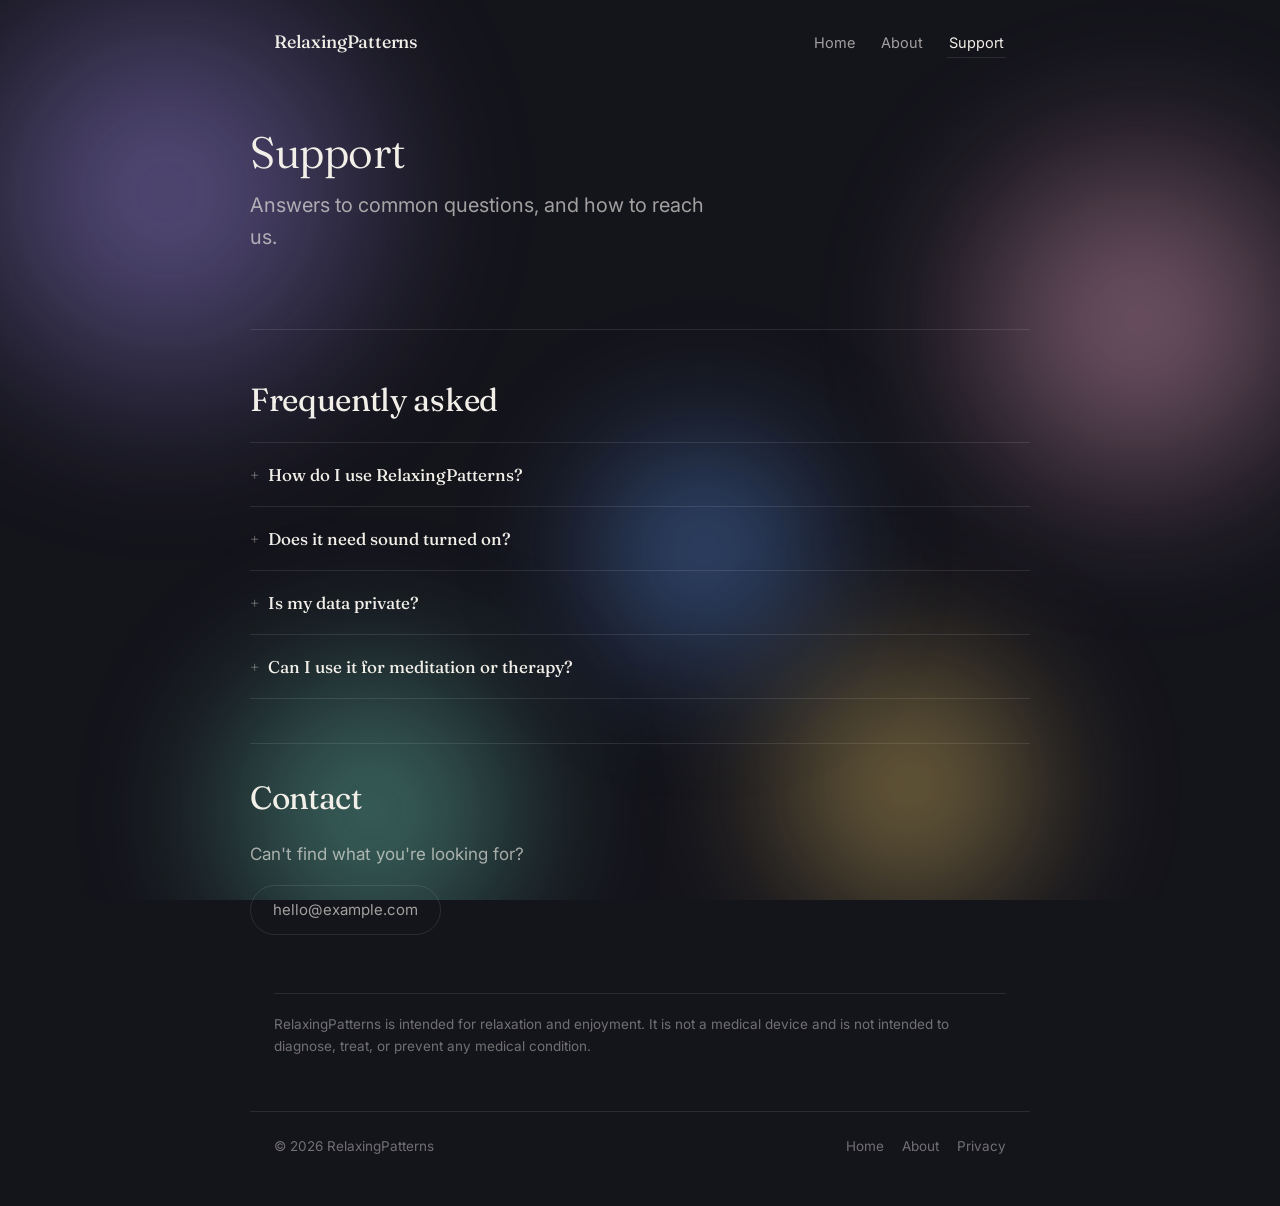
==== docs/support.html @ 41a6b112 "Add marketing site (docs/) and governance schema files Four-page static site (index, marketing, supp" ====
<!doctype html>
<html lang="en">
<head>
<meta charset="utf-8">
<meta name="viewport" content="width=device-width, initial-scale=1">
<title>Support — RelaxingPatterns</title>
<meta name="description" content="Help and answers for RelaxingPatterns.">
<link rel="preconnect" href="https://fonts.googleapis.com">
<link rel="preconnect" href="https://fonts.gstatic.com" crossorigin>
<link href="https://fonts.googleapis.com/css2?family=Fraunces:ital,wght@0,340;0,460;1,340&family=Inter:wght@400;500;600&display=swap" rel="stylesheet">
<link rel="stylesheet" href="styles.css">
</head>
<body>

<div class="orb-field" aria-hidden="true">
  <div class="orb orb--1"></div>
  <div class="orb orb--2"></div>
  <div class="orb orb--3"></div>
  <div class="orb orb--4"></div>
  <div class="orb orb--5"></div>
</div>

<div class="page">

  <nav class="nav">
    <div class="wrap">
      <a class="nav__brand" href="index.html">RelaxingPatterns</a>
      <ul class="nav__links">
        <li><a href="index.html">Home</a></li>
        <li><a href="marketing.html">About</a></li>
        <li><a href="support.html" aria-current="page">Support</a></li>
      </ul>
    </div>
  </nav>

  <header class="hero wrap" style="padding-top:72px; text-align:left;">
    <h1 class="display" style="font-size:clamp(30px,5.5vw,44px);">Support</h1>
    <p class="hero__lede" style="margin-left:0;">Answers to common questions, and how to reach us.</p>
  </header>

  <section class="section wrap faq">
    <h2 class="display">Frequently asked</h2>

    <details>
      <summary>How do I use RelaxingPatterns?</summary>
      <p>Open the app and tap or drag anywhere on screen. There's no tutorial to complete and no wrong way to interact — patterns respond to whatever pace feels right.</p>
    </details>

    <details>
      <summary>Does it need sound turned on?</summary>
      <p>No. The ambient audio adds to the experience but isn't required — everything works with sound off, including in Silent Mode.</p>
    </details>

    <details>
      <summary>Is my data private?</summary>
      <p>RelaxingPatterns doesn't require an account to use. <!-- TODO: replace with real, verified data-handling details before launch --></p>
    </details>

    <details>
      <summary>Can I use it for meditation or therapy?</summary>
      <p>RelaxingPatterns is designed for relaxation and enjoyment. See the note below on its intended use.</p>
    </details>
  </section>

  <section class="section wrap section--tight">
    <h2 class="display">Contact</h2>
    <p>Can't find what you're looking for?</p>
    <p>
      <!-- TODO: replace with real support address before launch -->
      <a class="btn btn--ghost" href="mailto:hello@example.com">hello@example.com</a>
    </p>
  </section>

  <section class="wrap">
    <p class="compliance">
      RelaxingPatterns is intended for relaxation and enjoyment. It is not a medical device and is not intended to diagnose, treat, or prevent any medical condition.
    </p>
  </section>

  <footer class="footer">
    <div class="wrap">
      <span>© 2026 RelaxingPatterns</span>
      <ul class="footer__links">
        <li><a href="index.html">Home</a></li>
        <li><a href="marketing.html">About</a></li>
        <!-- TODO: link a real privacy policy page once written -->
        <li><a href="#">Privacy</a></li>
      </ul>
    </div>
  </footer>

</div>
</body>
</html>
---- docs/styles.css ----
/* RelaxingPatterns — shared site styles
   Design tokens (see project instructions for rationale):
   bg: deep indigo-charcoal, not pure black — softer, less "app dashboard"
   orbs: five hues pulled from the in-app palette, blurred + slow-drifting
   type: Fraunces (display, light weight, quiet warmth) + Inter (body/UI)
*/

:root{
  --bg: #14141b;
  --bg-raise: #1b1b25;
  --text: #f2efe9;
  --text-dim: rgba(242,239,233,0.64);
  --text-faint: rgba(242,239,233,0.42);
  --orb-rose: #e8a6c4;
  --orb-amber: #e8c468;
  --orb-teal: #6fd0b8;
  --orb-violet: #a08ce8;
  --orb-blue: #5f97f0;
  --chip-bg: rgba(255,255,255,0.06);
  --chip-border: rgba(255,255,255,0.14);
  --hair: rgba(255,255,255,0.10);
  --focus: #cdb8ff;
  --radius: 18px;
  --max-w: 780px;
}

*{ box-sizing: border-box; }

html{ scroll-behavior: smooth; }

body{
  margin: 0;
  background: var(--bg);
  color: var(--text);
  font-family: "Inter", -apple-system, BlinkMacSystemFont, "Segoe UI", sans-serif;
  font-size: 17px;
  line-height: 1.6;
  -webkit-font-smoothing: antialiased;
  overflow-x: hidden;
}

.display{
  font-family: "Fraunces", Georgia, serif;
  font-weight: 340;
  letter-spacing: -0.01em;
}

a{ color: inherit; }

:focus-visible{
  outline: 2px solid var(--focus);
  outline-offset: 3px;
  border-radius: 4px;
}

/* ---------- ambient orb field ---------- */
.orb-field{
  position: fixed;
  inset: 0;
  z-index: 0;
  overflow: hidden;
  pointer-events: none;
}
.orb{
  position: absolute;
  border-radius: 50%;
  filter: blur(60px);
  opacity: 0.55;
  will-change: transform;
}
.orb--1{ width: 46vw; height: 46vw; max-width: 620px; max-height: 620px;
  left: -10vw; top: -8vw; background: radial-gradient(circle, var(--orb-violet), transparent 70%);
  animation: drift1 46s ease-in-out infinite alternate; }
.orb--2{ width: 38vw; height: 38vw; max-width: 520px; max-height: 520px;
  right: -8vw; top: 6vw; background: radial-gradient(circle, var(--orb-rose), transparent 70%);
  animation: drift2 58s ease-in-out infinite alternate; }
.orb--3{ width: 34vw; height: 34vw; max-width: 460px; max-height: 460px;
  left: 12vw; bottom: -10vw; background: radial-gradient(circle, var(--orb-teal), transparent 70%);
  animation: drift3 52s ease-in-out infinite alternate; }
.orb--4{ width: 30vw; height: 30vw; max-width: 400px; max-height: 400px;
  right: 14vw; bottom: -6vw; background: radial-gradient(circle, var(--orb-amber), transparent 70%);
  animation: drift4 64s ease-in-out infinite alternate; }
.orb--5{ width: 26vw; height: 26vw; max-width: 340px; max-height: 340px;
  left: 42vw; top: 30vw; background: radial-gradient(circle, var(--orb-blue), transparent 70%);
  animation: drift1 70s ease-in-out infinite alternate-reverse; }

@keyframes drift1{ from{ transform: translate(0,0) scale(1); } to{ transform: translate(4vw, 6vw) scale(1.08); } }
@keyframes drift2{ from{ transform: translate(0,0) scale(1); } to{ transform: translate(-5vw, 4vw) scale(0.94); } }
@keyframes drift3{ from{ transform: translate(0,0) scale(1); } to{ transform: translate(3vw, -4vw) scale(1.06); } }
@keyframes drift4{ from{ transform: translate(0,0) scale(1); } to{ transform: translate(-3vw, -5vw) scale(0.96); } }

@media (prefers-reduced-motion: reduce){
  .orb{ animation: none !important; }
}

/* ---------- layout shell ---------- */
.page{
  position: relative;
  z-index: 1;
  min-height: 100vh;
  display: flex;
  flex-direction: column;
}

.wrap{
  width: 100%;
  max-width: var(--max-w);
  margin: 0 auto;
  padding: 0 24px;
}

/* ---------- nav ---------- */
.nav{
  padding: 28px 0 0;
}
.nav .wrap{
  display: flex;
  align-items: center;
  justify-content: space-between;
  gap: 16px;
}
.nav__brand{
  font-family: "Fraunces", Georgia, serif;
  font-weight: 460;
  font-size: 18px;
  text-decoration: none;
  letter-spacing: -0.01em;
}
.nav__links{
  display: flex;
  gap: 22px;
  list-style: none;
  margin: 0;
  padding: 0;
}
.nav__links a{
  text-decoration: none;
  font-size: 14.5px;
  color: var(--text-dim);
  padding: 6px 2px;
  border-bottom: 1px solid transparent;
  transition: color 0.2s ease, border-color 0.2s ease;
}
.nav__links a:hover{ color: var(--text); }
.nav__links a[aria-current="page"]{
  color: var(--text);
  border-bottom-color: var(--hair);
}

/* ---------- hero ---------- */
.hero{
  padding: 96px 0 48px;
  text-align: center;
}
.hero h1{
  font-size: clamp(36px, 7vw, 58px);
  margin: 0 0 14px;
  line-height: 1.06;
}
.hero__lede{
  font-size: clamp(17px, 2.4vw, 20px);
  color: var(--text-dim);
  max-width: 480px;
  margin: 0 auto 28px;
}
.hero__caption{
  font-family: "Fraunces", Georgia, serif;
  font-style: italic;
  font-weight: 340;
  color: var(--text-faint);
  font-size: 15px;
  margin-top: 40px;
}

/* ---------- chips (mode motif from the app) ---------- */
.chips{
  display: flex;
  justify-content: center;
  gap: 10px;
  flex-wrap: wrap;
  margin: 0 0 8px;
}
.chip{
  background: var(--chip-bg);
  border: 1px solid var(--chip-border);
  color: var(--text-dim);
  font-size: 13.5px;
  padding: 7px 16px;
  border-radius: 999px;
}

/* ---------- buttons ---------- */
.btn{
  display: inline-flex;
  align-items: center;
  gap: 8px;
  text-decoration: none;
  font-size: 15px;
  padding: 12px 22px;
  border-radius: 999px;
  transition: transform 0.15s ease, background 0.2s ease;
}
.btn--primary{
  background: var(--text);
  color: #16161d;
  font-weight: 600;
}
.btn--primary:hover{ transform: translateY(-1px); }
.btn--ghost{
  border: 1px solid var(--hair);
  color: var(--text-dim);
}
.btn--ghost:hover{ color: var(--text); border-color: rgba(255,255,255,0.28); }

/* ---------- feature grid ---------- */
.features{
  padding: 40px 0 64px;
}
.features__grid{
  display: grid;
  grid-template-columns: repeat(2, 1fr);
  gap: 28px 24px;
}
.feature h3{
  font-family: "Fraunces", Georgia, serif;
  font-weight: 460;
  font-size: 18px;
  margin: 0 0 6px;
}
.feature p{
  margin: 0;
  color: var(--text-dim);
  font-size: 15px;
}

/* ---------- generic content sections ---------- */
.section{
  padding: 44px 0;
  border-top: 1px solid var(--hair);
}
.section h2{
  font-family: "Fraunces", Georgia, serif;
  font-weight: 420;
  font-size: clamp(24px, 4vw, 32px);
  margin: 0 0 16px;
}
.section p{ color: var(--text-dim); }
.section--tight{ padding: 28px 0; }

.lede-block{
  max-width: 560px;
}

/* ---------- placeholder callouts ---------- */
.placeholder{
  border: 1px dashed var(--chip-border);
  border-radius: var(--radius);
  padding: 20px 22px;
  color: var(--text-faint);
  font-size: 14px;
}

/* ---------- FAQ ---------- */
.faq details{
  border-top: 1px solid var(--hair);
  padding: 18px 0;
}
.faq details:last-child{ border-bottom: 1px solid var(--hair); }
.faq summary{
  cursor: pointer;
  font-family: "Fraunces", Georgia, serif;
  font-weight: 460;
  font-size: 17px;
  list-style: none;
}
.faq summary::-webkit-details-marker{ display:none; }
.faq summary::before{
  content: "+";
  display: inline-block;
  width: 18px;
  color: var(--text-faint);
}
.faq details[open] summary::before{ content: "–"; }
.faq p{
  margin: 10px 0 0 26px;
  color: var(--text-dim);
  font-size: 15px;
}

/* ---------- compliance / footer ---------- */
.compliance{
  font-size: 13.5px;
  color: var(--text-faint);
  border-top: 1px solid var(--hair);
  padding-top: 20px;
}

.footer{
  margin-top: auto;
  padding: 40px 0 48px;
}
.footer .wrap{
  display: flex;
  flex-wrap: wrap;
  gap: 12px 24px;
  align-items: center;
  justify-content: space-between;
  border-top: 1px solid var(--hair);
  padding-top: 24px;
  font-size: 13.5px;
  color: var(--text-faint);
}
.footer__links{
  display: flex;
  gap: 18px;
  list-style: none;
  margin: 0;
  padding: 0;
}
.footer__links a{ text-decoration: none; color: var(--text-faint); }
.footer__links a:hover{ color: var(--text-dim); }

@media (max-width: 640px){
  .nav__links{ gap: 14px; }
  .features__grid{ grid-template-columns: 1fr; }
  .hero{ padding: 64px 0 36px; }
}
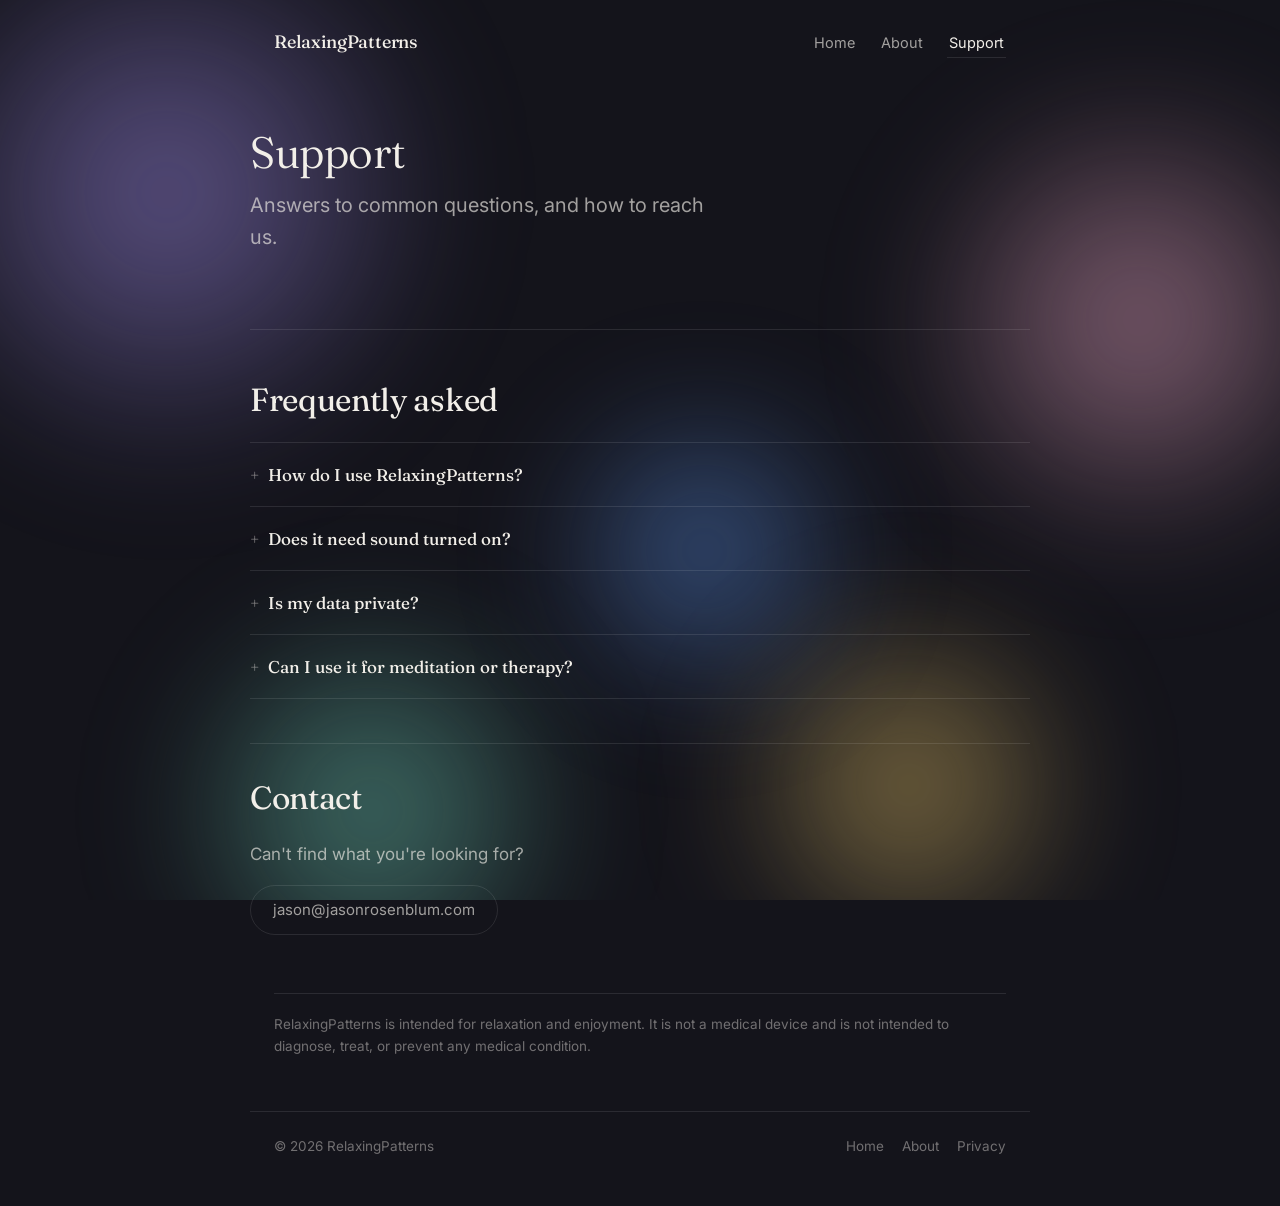
==== commit 21fd638e: "Update support.html mail address" ====
--- a/docs/support.html
+++ b/docs/support.html
@@ -67,7 +67,7 @@
     <p>Can't find what you're looking for?</p>
     <p>
       <!-- TODO: replace with real support address before launch -->
-      <a class="btn btn--ghost" href="mailto:hello@example.com">hello@example.com</a>
+      <a class="btn btn--ghost" href="mailto:jason@jasonrosenblum.com">jason@jasonrosenblum.com</a>
     </p>
   </section>
 
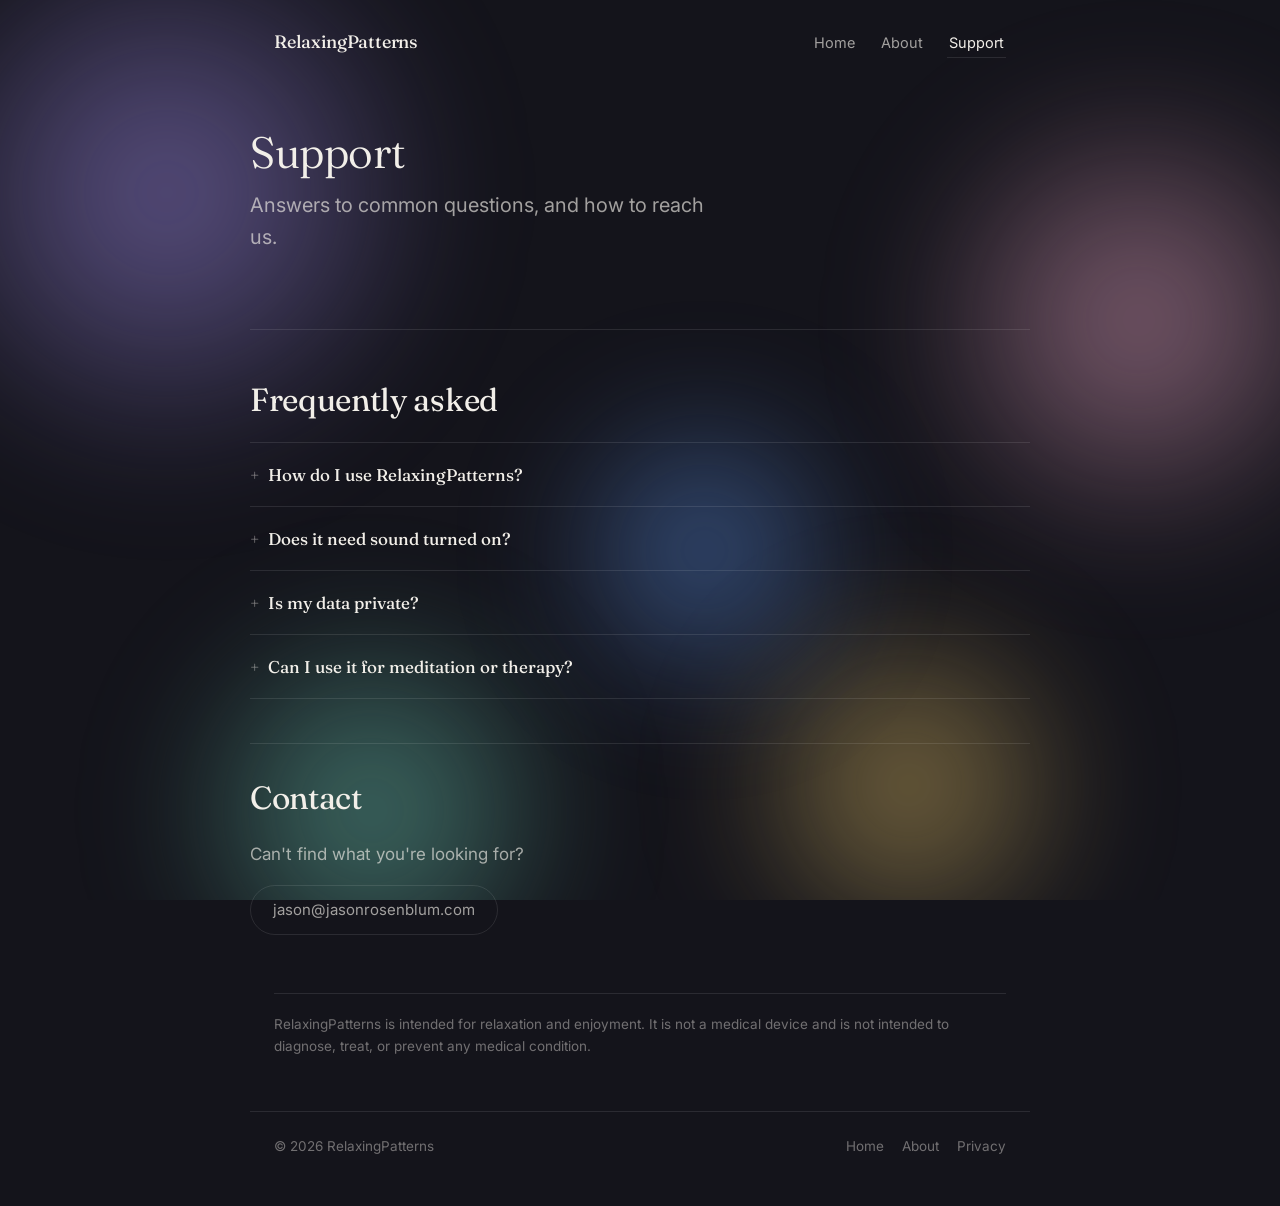
==== commit 74063922: "Update privacy link to point to the correct page" ====
--- a/docs/support.html
+++ b/docs/support.html
@@ -1,4 +1,4 @@
-<!doctype html>
+<!doctype html> 
 <html lang="en">
 <head>
 <meta charset="utf-8">
@@ -84,7 +84,7 @@
         <li><a href="index.html">Home</a></li>
         <li><a href="marketing.html">About</a></li>
         <!-- TODO: link a real privacy policy page once written -->
-        <li><a href="#">Privacy</a></li>
+        <li><a href="https://jarosenblum.github.io/RelaxingPatterns/privacy.html">Privacy</a></li>
       </ul>
     </div>
   </footer>
